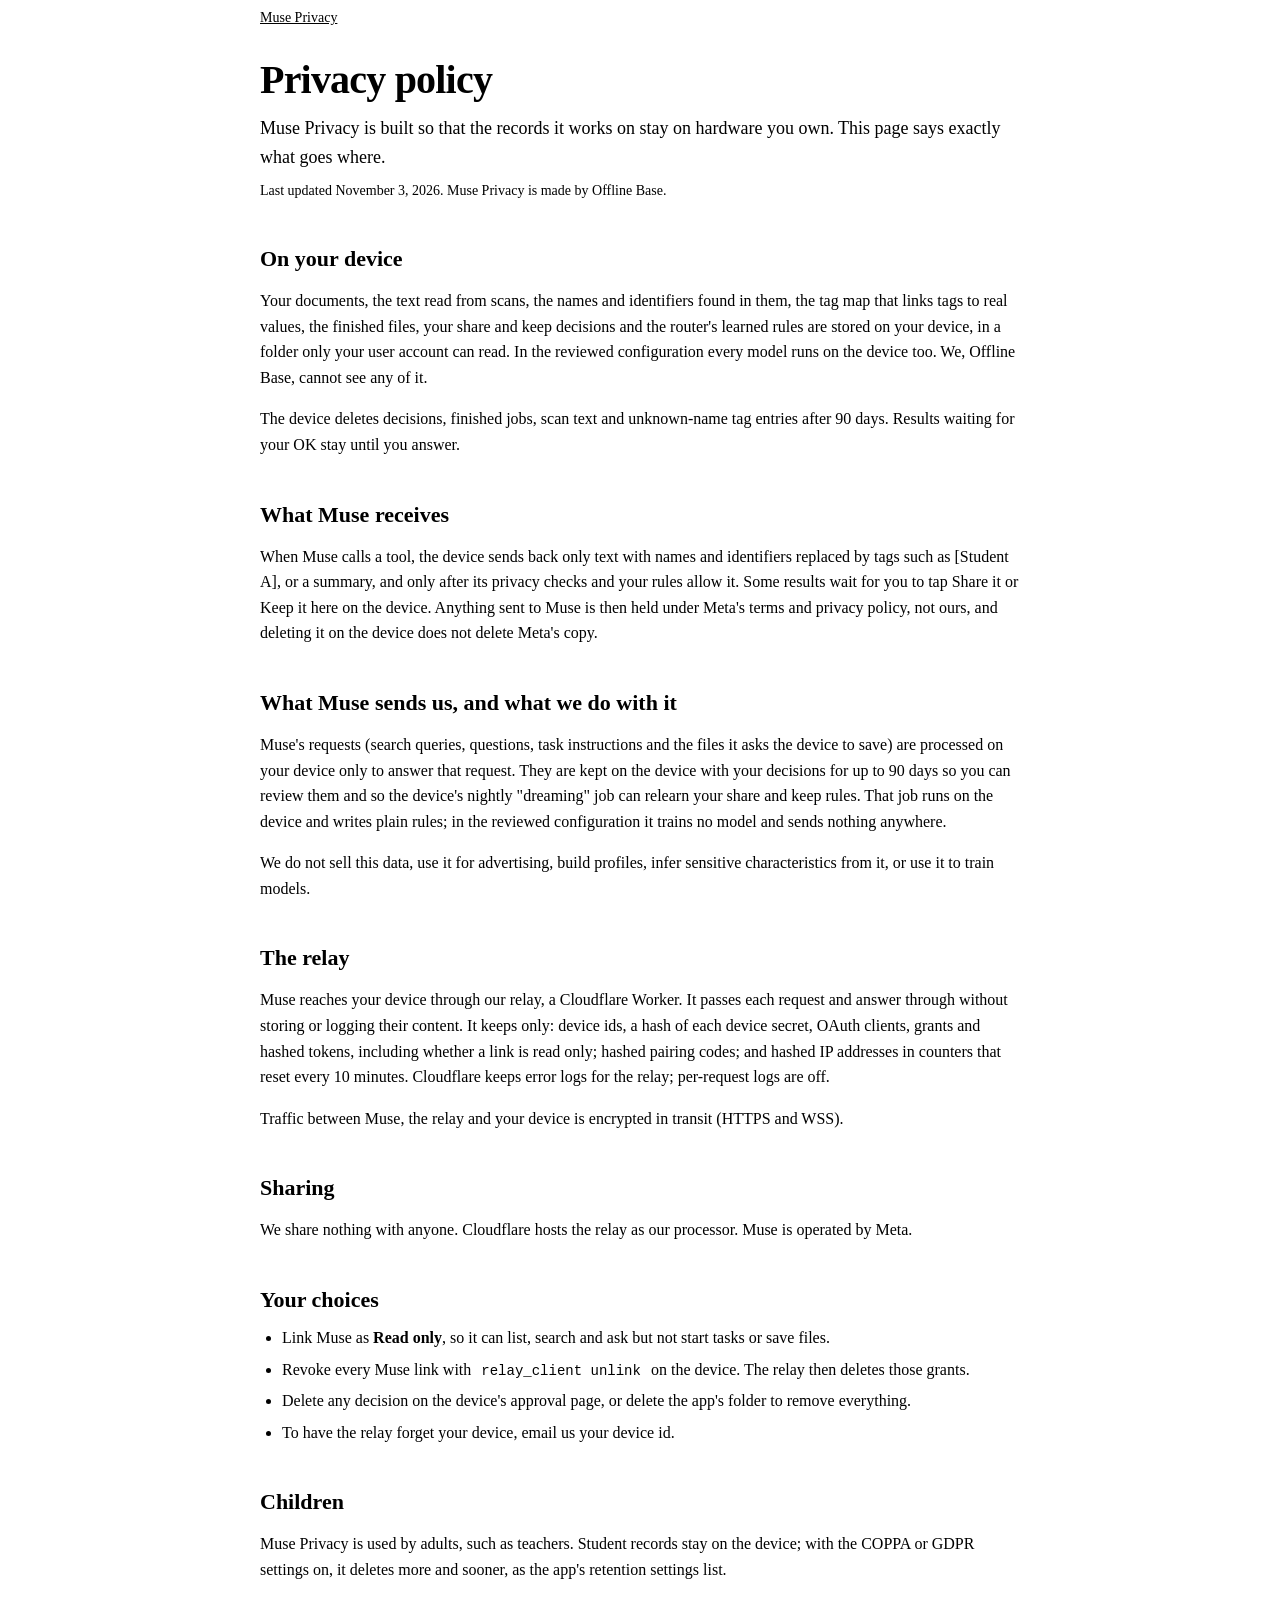
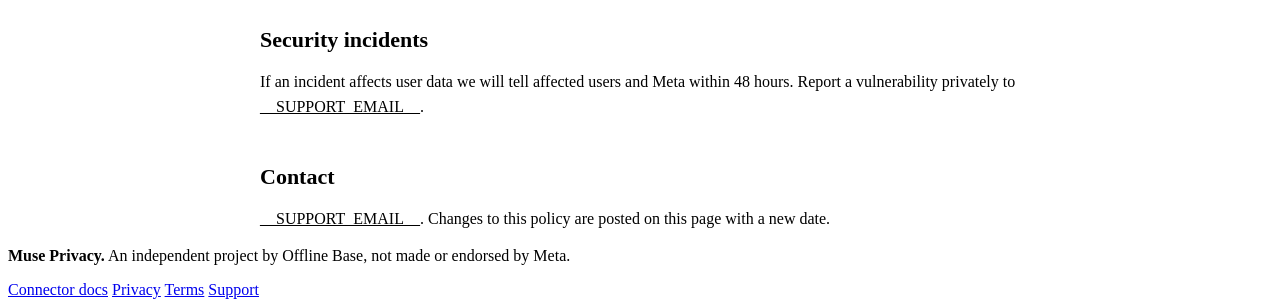
==== site/privacy.html @ 7450250d "Muse Connector Platform: read-only links, review codes, connector docs, privacy policy and terms The" ====
<!doctype html>
<html lang="en">
<head>
  <meta charset="utf-8">
  <meta name="viewport" content="width=device-width, initial-scale=1, viewport-fit=cover">
  <title>Privacy policy · Muse Privacy</title>
  <meta name="description" content="What Muse Privacy keeps on your device, what Muse receives, and what the relay stores.">
  <meta name="theme-color" content="#FAFAFA">
  <link rel="icon" href="favicon.svg" type="image/svg+xml">
  <link rel="stylesheet" href="styles.css">
  <link rel="stylesheet" href="doc.css">
</head>
<body>
  <main class="doc">
    <a class="back" href="/">Muse Privacy</a>
    <h1>Privacy policy</h1>
    <p class="lede">Muse Privacy is built so that the records it works on stay on hardware you own. This page says exactly what goes where.</p>
    <p class="stamp">Last updated November 3, 2026. Muse Privacy is made by Offline Base.</p>

    <h2>On your device</h2>
    <p>Your documents, the text read from scans, the names and identifiers found in them, the tag map that links tags to real values, the finished files, your share and keep decisions and the router's learned rules are stored on your device, in a folder only your user account can read. In the reviewed configuration every model runs on the device too. We, Offline Base, cannot see any of it.</p>
    <p>The device deletes decisions, finished jobs, scan text and unknown-name tag entries after 90 days. Results waiting for your OK stay until you answer.</p>

    <h2>What Muse receives</h2>
    <p>When Muse calls a tool, the device sends back only text with names and identifiers replaced by tags such as [Student A], or a summary, and only after its privacy checks and your rules allow it. Some results wait for you to tap Share it or Keep it here on the device. Anything sent to Muse is then held under Meta's terms and privacy policy, not ours, and deleting it on the device does not delete Meta's copy.</p>

    <h2>What Muse sends us, and what we do with it</h2>
    <p>Muse's requests (search queries, questions, task instructions and the files it asks the device to save) are processed on your device only to answer that request. They are kept on the device with your decisions for up to 90 days so you can review them and so the device's nightly "dreaming" job can relearn your share and keep rules. That job runs on the device and writes plain rules; in the reviewed configuration it trains no model and sends nothing anywhere.</p>
    <p>We do not sell this data, use it for advertising, build profiles, infer sensitive characteristics from it, or use it to train models.</p>

    <h2>The relay</h2>
    <p>Muse reaches your device through our relay, a Cloudflare Worker. It passes each request and answer through without storing or logging their content. It keeps only: device ids, a hash of each device secret, OAuth clients, grants and hashed tokens, including whether a link is read only; hashed pairing codes; and hashed IP addresses in counters that reset every 10 minutes. Cloudflare keeps error logs for the relay; per-request logs are off.</p>
    <p>Traffic between Muse, the relay and your device is encrypted in transit (HTTPS and WSS).</p>

    <h2>Sharing</h2>
    <p>We share nothing with anyone. Cloudflare hosts the relay as our processor. Muse is operated by Meta.</p>

    <h2>Your choices</h2>
    <ul>
      <li>Link Muse as <strong>Read only</strong>, so it can list, search and ask but not start tasks or save files.</li>
      <li>Revoke every Muse link with <code>relay_client unlink</code> on the device. The relay then deletes those grants.</li>
      <li>Delete any decision on the device's approval page, or delete the app's folder to remove everything.</li>
      <li>To have the relay forget your device, email us your device id.</li>
    </ul>

    <h2>Children</h2>
    <p>Muse Privacy is used by adults, such as teachers. Student records stay on the device; with the COPPA or GDPR settings on, it deletes more and sooner, as the app's retention settings list.</p>

    <h2>Security incidents</h2>
    <p>If an incident affects user data we will tell affected users and Meta within 48 hours. Report a vulnerability privately to <a href="mailto:__SUPPORT_EMAIL__">__SUPPORT_EMAIL__</a>.</p>

    <h2>Contact</h2>
    <p><a href="mailto:__SUPPORT_EMAIL__">__SUPPORT_EMAIL__</a>. Changes to this policy are posted on this page with a new date.</p>

  </main>
  <footer class="footer">
    <div class="wrap foot-row">
      <div>
        <p><strong>Muse Privacy.</strong> An independent project by Offline Base, not made or endorsed by Meta.</p>
      </div>
      <div class="foot-links">
        <a href="/connector">Connector docs</a>
        <a href="/privacy">Privacy</a>
        <a href="/terms">Terms</a>
        <a href="mailto:__SUPPORT_EMAIL__">Support</a>
      </div>
    </div>
  </footer>
</body>
</html>
---- site/doc.css ----
/* Plain document pages: connector docs, privacy policy, terms. Uses the tokens in styles.css. */
.doc { max-width: 760px; margin: 0 auto; padding: 56px max(var(--pad), 20px) 0; }
.doc .back { display: inline-block; margin-bottom: 32px; color: var(--text-3); font-size: 14px; }
.doc .back:hover { color: var(--text); }
.doc h1 { font-size: 40px; line-height: 1.1; font-weight: 600; letter-spacing: -0.02em; margin: 0 0 12px; }
.doc .lede { color: var(--text-2); font-size: 18px; margin: 0 0 8px; }
.doc .stamp { color: var(--text-4); font-size: 14px; margin: 0 0 40px; }
.doc h2 { font-size: 22px; font-weight: 600; margin: 44px 0 12px; }
.doc h3 { font-size: 17px; font-weight: 600; margin: 28px 0 8px; }
.doc p, .doc li { color: var(--text-2); line-height: 1.6; }
.doc p + p { margin-top: 12px; }
.doc ul, .doc ol { padding-left: 22px; margin: 8px 0; }
.doc li + li { margin-top: 6px; }
.doc strong { color: var(--text); font-weight: 600; }
.doc a { color: var(--blue); }
.doc code { font: 14px/1.4 ui-monospace, SFMono-Regular, Menlo, monospace; background: var(--panel); padding: 1px 6px; border-radius: 6px; }
.doc table { width: 100%; border-collapse: collapse; margin: 12px 0; font-size: 14px; }
.doc th, .doc td { text-align: left; vertical-align: top; padding: 10px 12px; border-bottom: 1px solid var(--line); color: var(--text-2); }
.doc th { color: var(--text); font-weight: 600; background: var(--panel); }
.doc .tag { display: inline-block; padding: 2px 10px; border-radius: 999px; font-size: 13px; font-weight: 500; white-space: nowrap; }
.doc .tag.read { background: var(--blue-soft); color: var(--blue); }
.doc .tag.write { background: var(--wait-soft); color: #8A5A00; }
.doc .note { background: var(--panel); border-radius: 12px; padding: 16px 20px; margin: 16px 0; }
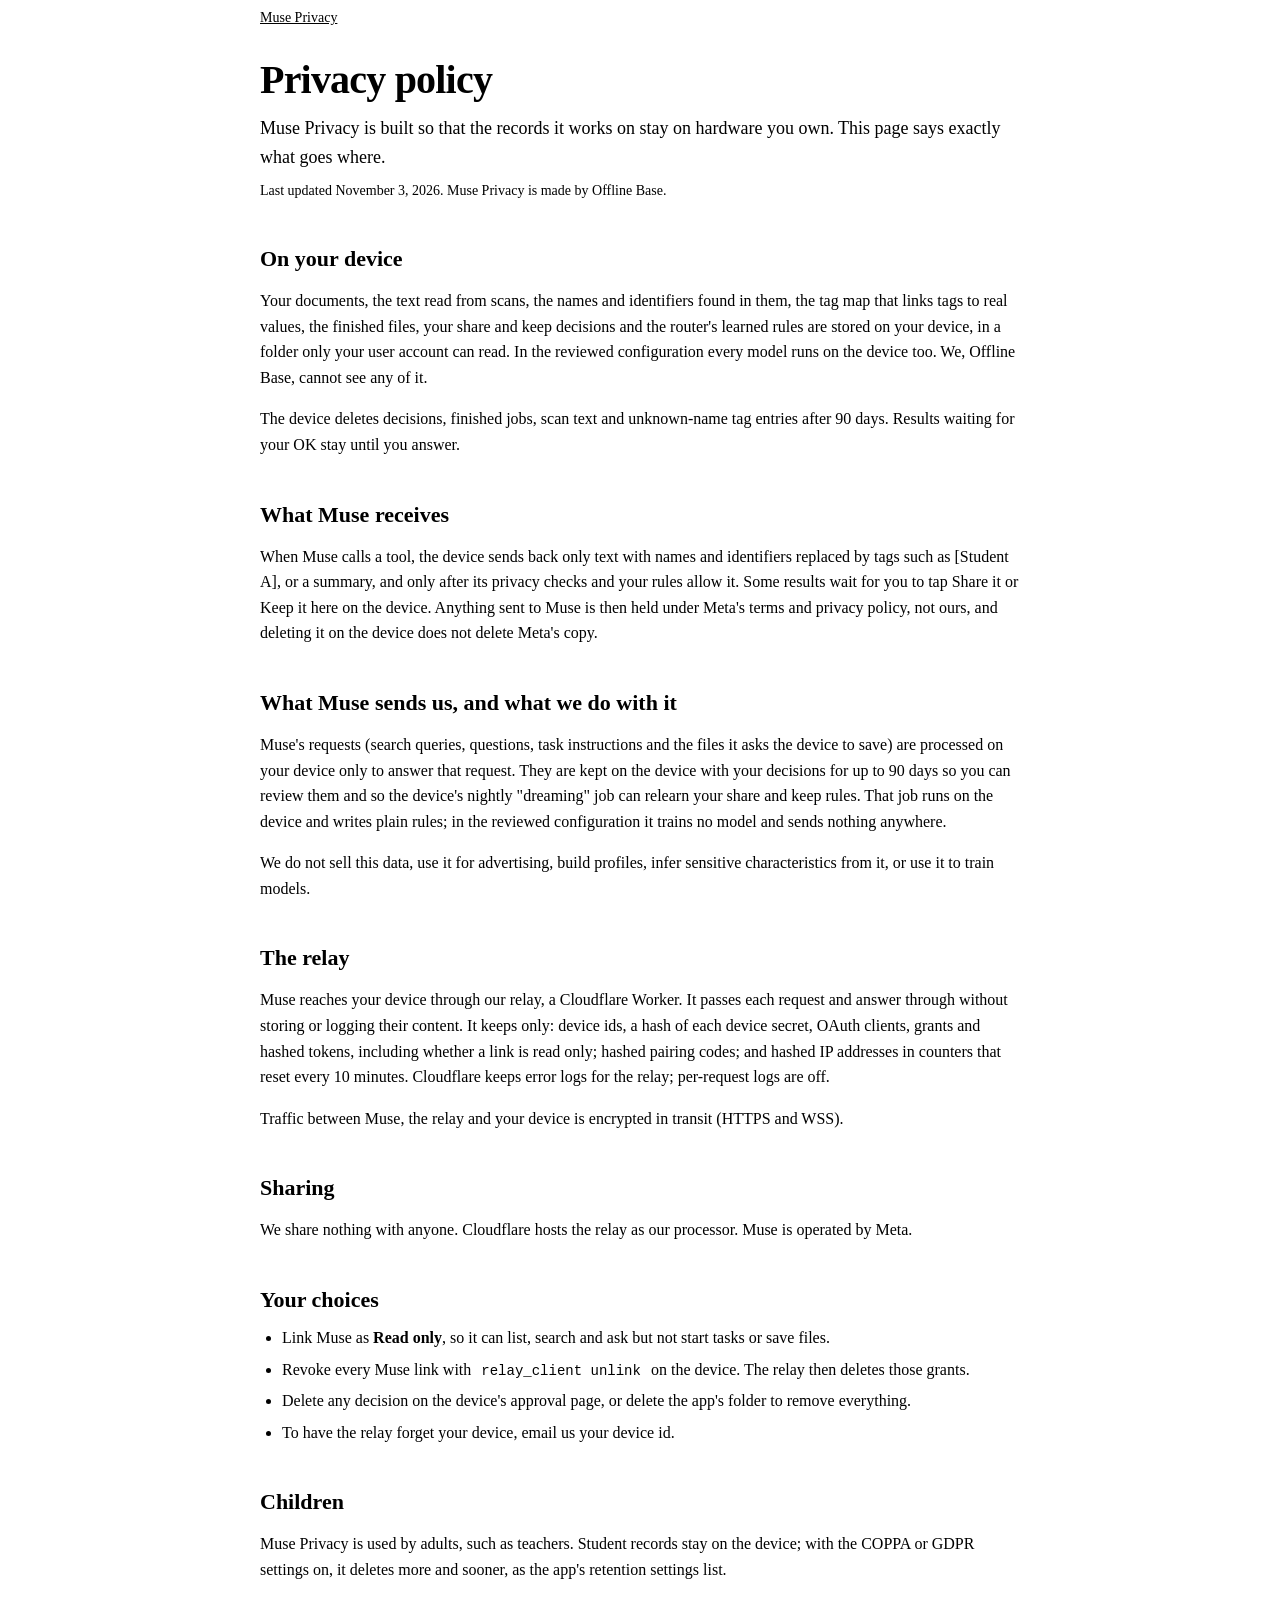
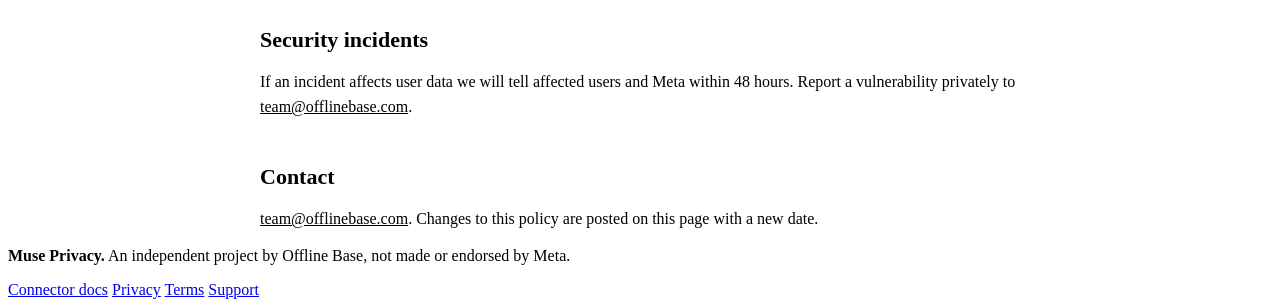
==== commit 391d323b: "Connector pages: support goes to team@offlinebase.com Co-Authored-By: Claude Opus 5.5 <noreply@anthr" ====
--- a/site/privacy.html
+++ b/site/privacy.html
@@ -47,10 +47,10 @@
     <p>Muse Privacy is used by adults, such as teachers. Student records stay on the device; with the COPPA or GDPR settings on, it deletes more and sooner, as the app's retention settings list.</p>
 
     <h2>Security incidents</h2>
-    <p>If an incident affects user data we will tell affected users and Meta within 48 hours. Report a vulnerability privately to <a href="mailto:__SUPPORT_EMAIL__">__SUPPORT_EMAIL__</a>.</p>
+    <p>If an incident affects user data we will tell affected users and Meta within 48 hours. Report a vulnerability privately to <a href="mailto:team@offlinebase.com">team@offlinebase.com</a>.</p>
 
     <h2>Contact</h2>
-    <p><a href="mailto:__SUPPORT_EMAIL__">__SUPPORT_EMAIL__</a>. Changes to this policy are posted on this page with a new date.</p>
+    <p><a href="mailto:team@offlinebase.com">team@offlinebase.com</a>. Changes to this policy are posted on this page with a new date.</p>
 
   </main>
   <footer class="footer">
@@ -62,7 +62,7 @@
         <a href="/connector">Connector docs</a>
         <a href="/privacy">Privacy</a>
         <a href="/terms">Terms</a>
-        <a href="mailto:__SUPPORT_EMAIL__">Support</a>
+        <a href="mailto:team@offlinebase.com">Support</a>
       </div>
     </div>
   </footer>
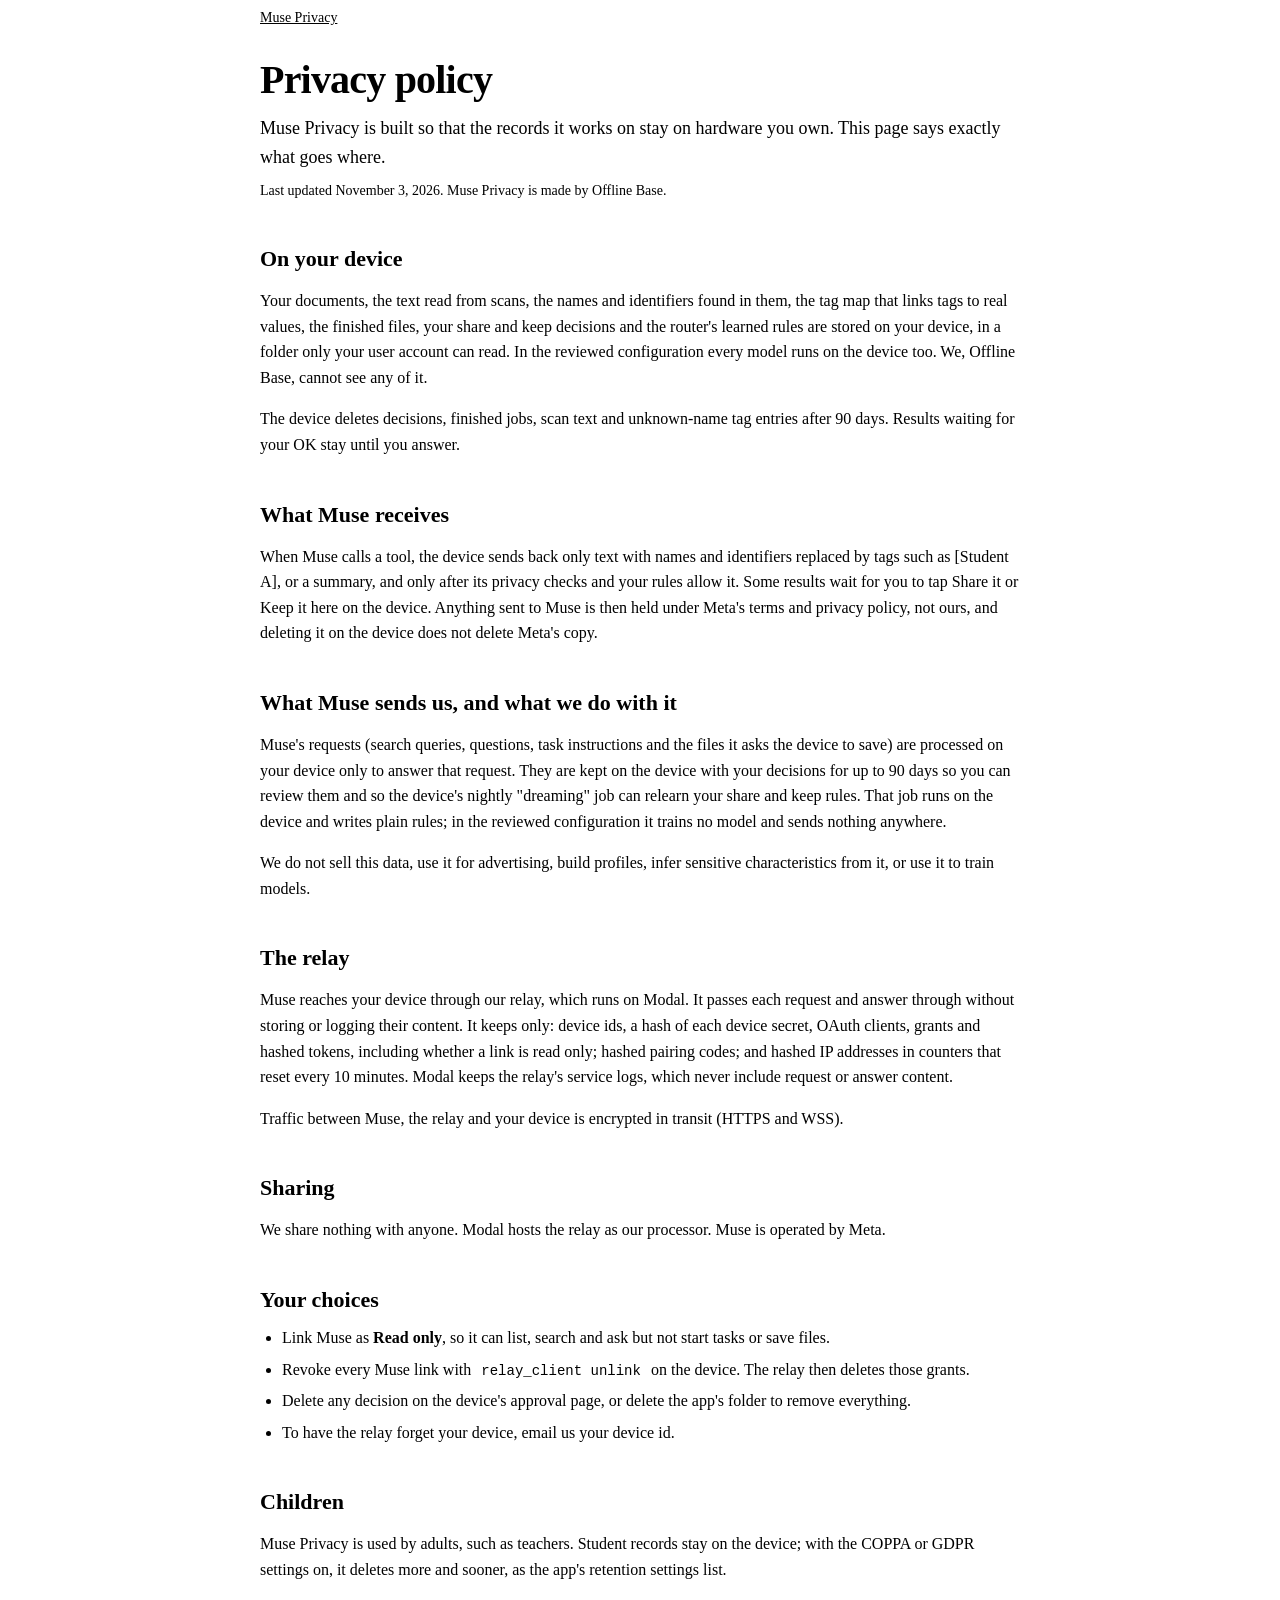
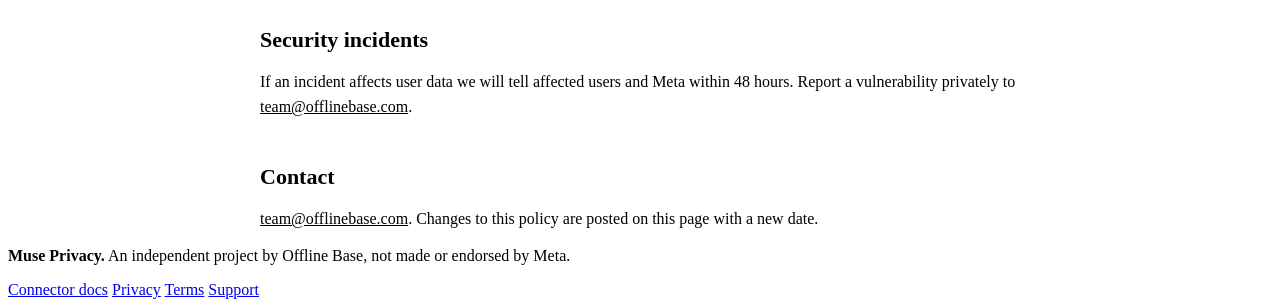
==== commit 6e6da51c: "Relay on Modal: relay_modal/ (Python port with its own OAuth server), tests, docs and pages on the n" ====
--- a/site/privacy.html
+++ b/site/privacy.html
@@ -29,11 +29,11 @@
     <p>We do not sell this data, use it for advertising, build profiles, infer sensitive characteristics from it, or use it to train models.</p>
 
     <h2>The relay</h2>
-    <p>Muse reaches your device through our relay, a Cloudflare Worker. It passes each request and answer through without storing or logging their content. It keeps only: device ids, a hash of each device secret, OAuth clients, grants and hashed tokens, including whether a link is read only; hashed pairing codes; and hashed IP addresses in counters that reset every 10 minutes. Cloudflare keeps error logs for the relay; per-request logs are off.</p>
+    <p>Muse reaches your device through our relay, which runs on Modal. It passes each request and answer through without storing or logging their content. It keeps only: device ids, a hash of each device secret, OAuth clients, grants and hashed tokens, including whether a link is read only; hashed pairing codes; and hashed IP addresses in counters that reset every 10 minutes. Modal keeps the relay's service logs, which never include request or answer content.</p>
     <p>Traffic between Muse, the relay and your device is encrypted in transit (HTTPS and WSS).</p>
 
     <h2>Sharing</h2>
-    <p>We share nothing with anyone. Cloudflare hosts the relay as our processor. Muse is operated by Meta.</p>
+    <p>We share nothing with anyone. Modal hosts the relay as our processor. Muse is operated by Meta.</p>
 
     <h2>Your choices</h2>
     <ul>
